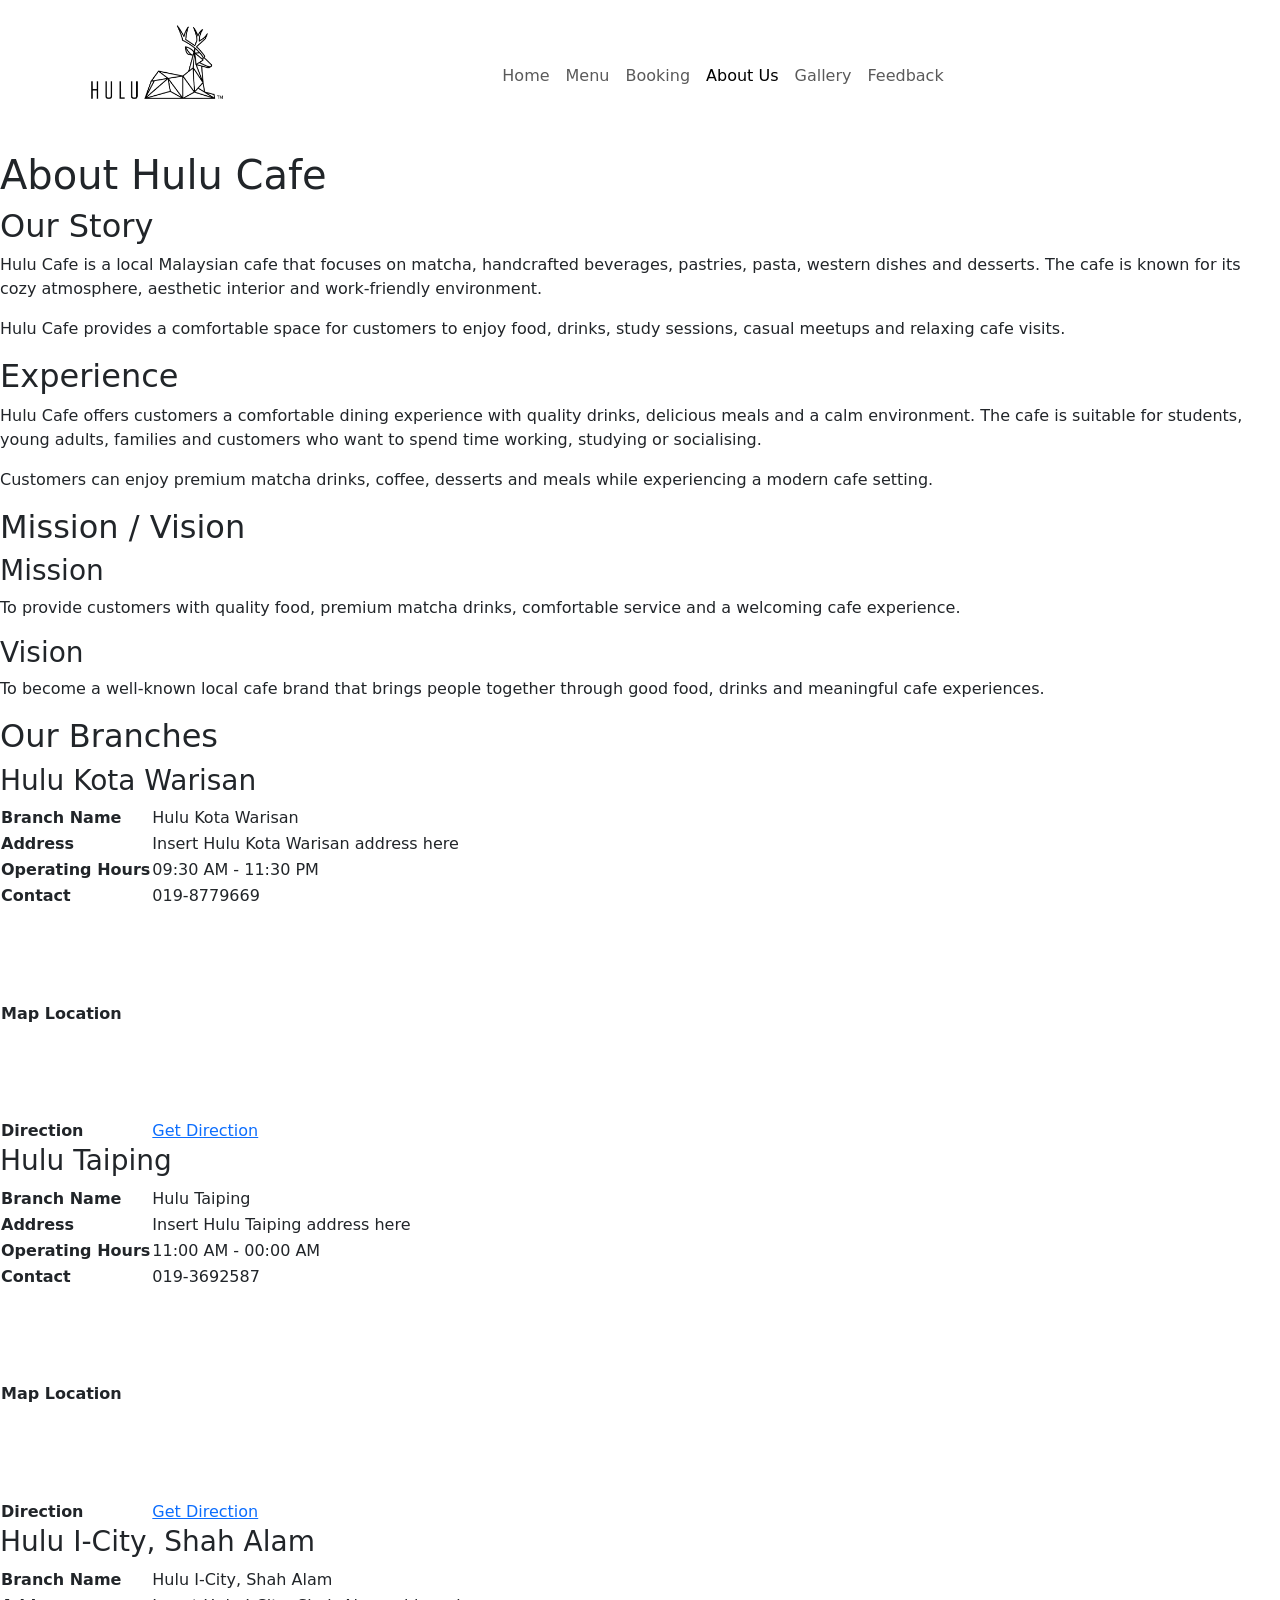
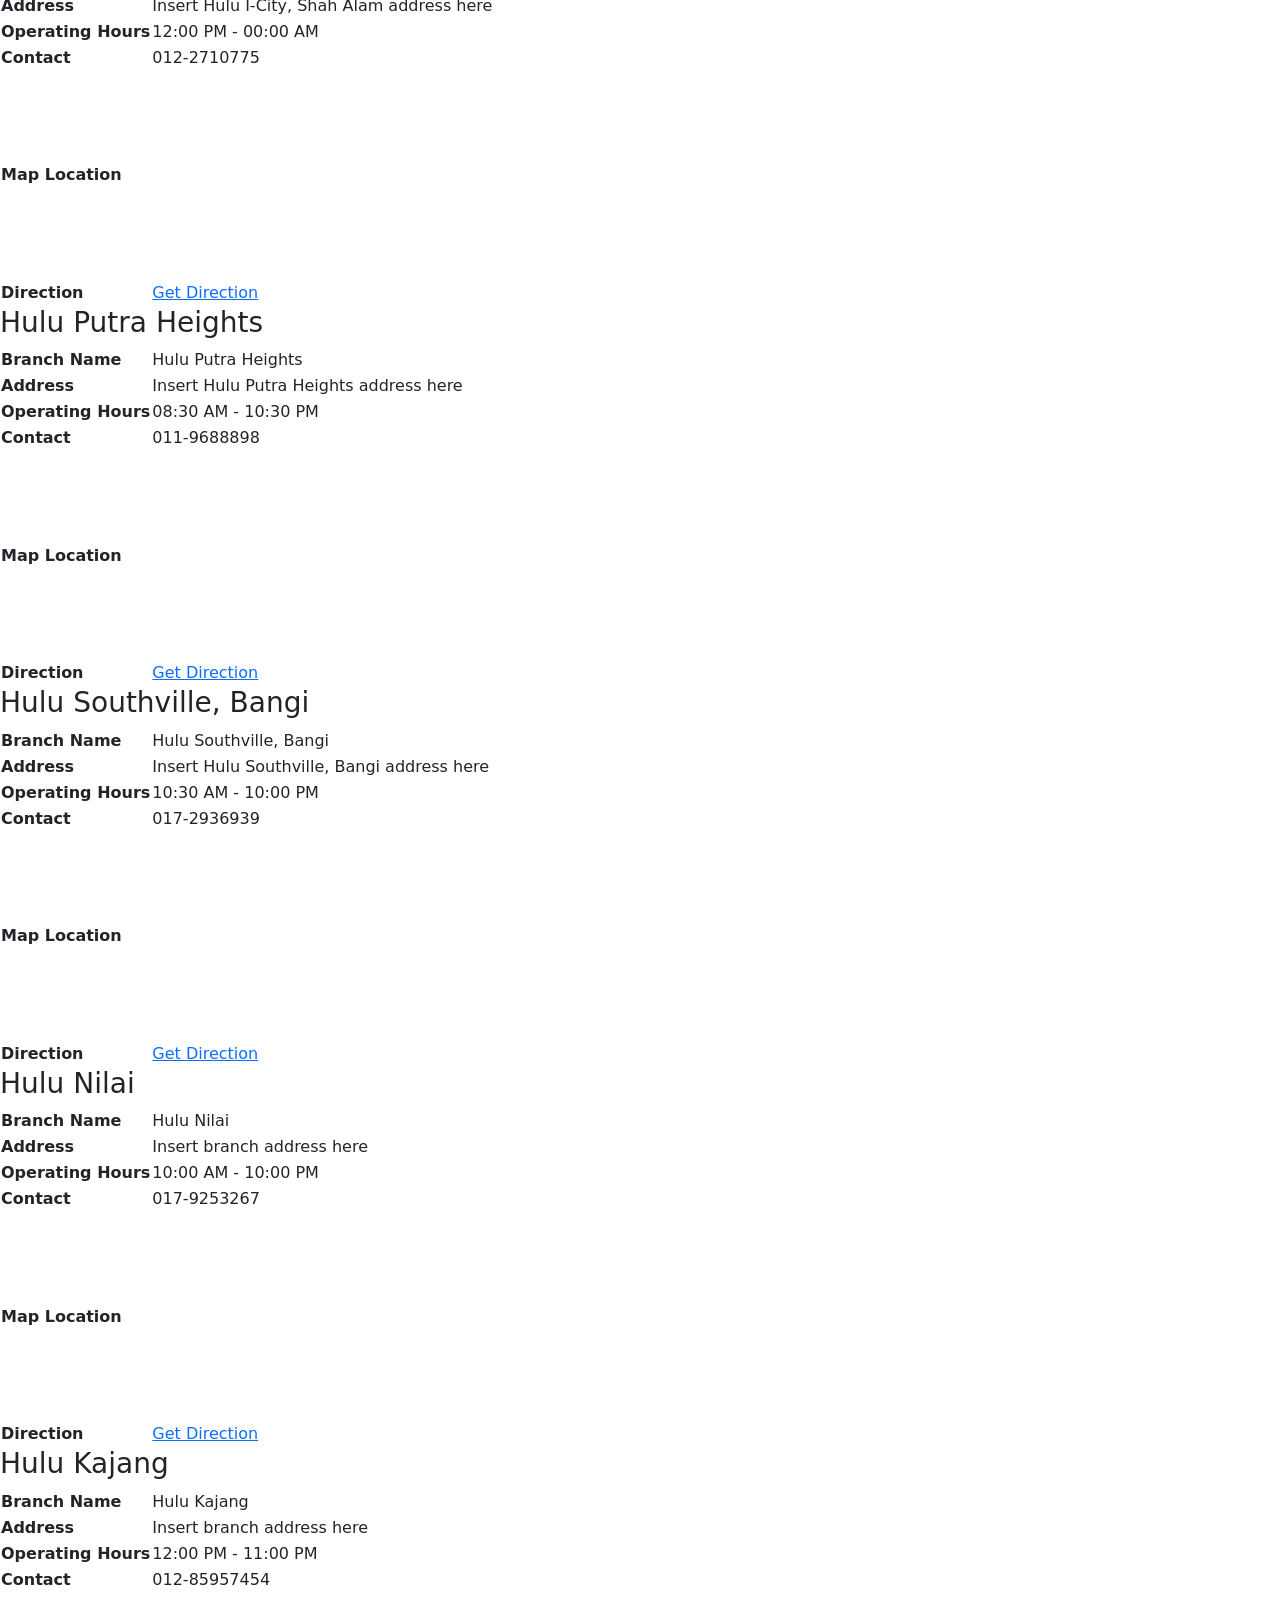
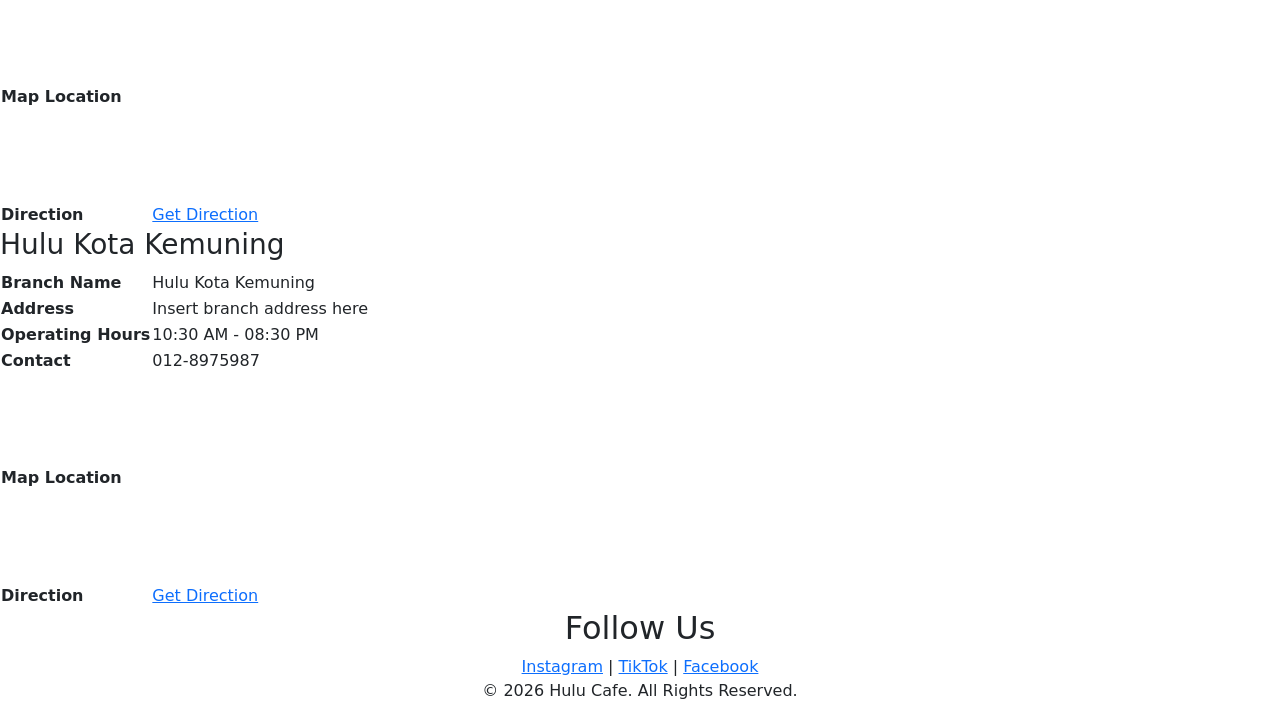
==== about.html @ 9d0341ca "Initial Commit" ====
<!DOCTYPE html>
<html lang="en">

<head>
    <meta charset="UTF-8">
    <meta name="viewport" content="width=device-width, initial-scale=1.0">
    <title>About Us | Hulu Cafe</title>
    <!-- nanti letak logo dekat website tab -->

    <!-- Bootstrap CSS -->
    <!-- KALAU JUMPA ANOTHER BOOTSTRAP CAN REPLACE OR ADD-->
    <link href="https://cdn.jsdelivr.net/npm/bootstrap@5.3.7/dist/css/bootstrap.min.css" rel="stylesheet">

    <!-- NANTI CREATE EXTERNAL CSS FILE -->
</head>

<body>

    <!-- Nav Bar -->
    <header>
        <nav class="navbar navbar-expand-lg">
            <div class="container">

                <!-- Logo Hulu -->
                <a class="navbar-brand" href="index.html">
                    <img src="images/hulu-logo.webp" alt="Hulu Cafe Logo" width="150">
                </a>

                <button class="navbar-toggler" type="button"
                    data-bs-toggle="collapse"
                    data-bs-target="#navbarMenu">
                    <span class="navbar-toggler-icon"></span>
                </button>

                <div class="collapse navbar-collapse" id="navbarMenu">

                    <ul class="navbar-nav mx-auto">

                        <li class="nav-item">
                            <a class="nav-link" href="index.html">Home</a>
                        </li>

                        <li class="nav-item">
                            <a class="nav-link" href="menu.html">Menu</a>
                        </li>

                        <li class="nav-item">
                            <a class="nav-link" href="reservation.html">Booking</a>
                        </li>

                        <li class="nav-item">
                            <a class="nav-link active" href="about.html">About Us</a>
                        </li>

                        <li class="nav-item">
                            <a class="nav-link" href="gallery.html">Gallery</a>
                        </li>

                        <li class="nav-item">
                            <a class="nav-link" href="feedback.html">Feedback</a>
                        </li>

                    </ul>

                </div>
            </div>
        </nav>
    </header>

    <!-- About Us Page Content -->
    <main id="about-page">

        <!-- About Header -->
        <section id="about-intro">
            <h1>About Hulu Cafe</h1>
        </section>

        <!-- About Layout Based on Storyboard -->
        <section id="about-layout">

            <!-- Left Side Content -->
            <section id="about-left-content">

                <!-- Our Story -->
                <section id="our-story" class="about-box">
                    <h2>Our Story</h2>

                    <p>
                        Hulu Cafe is a local Malaysian cafe that focuses on matcha,
                        handcrafted beverages, pastries, pasta, western dishes and desserts.
                        The cafe is known for its cozy atmosphere, aesthetic interior and
                        work-friendly environment.
                    </p>

                    <p>
                        Hulu Cafe provides a comfortable space for customers to enjoy food,
                        drinks, study sessions, casual meetups and relaxing cafe visits.
                    </p>
                </section>

                <!-- Experience -->
                <section id="experience" class="about-box">
                    <h2>Experience</h2>

                    <p>
                        Hulu Cafe offers customers a comfortable dining experience with
                        quality drinks, delicious meals and a calm environment. The cafe is
                        suitable for students, young adults, families and customers who want
                        to spend time working, studying or socialising.
                    </p>

                    <p>
                        Customers can enjoy premium matcha drinks, coffee, desserts and
                        meals while experiencing a modern cafe setting.
                    </p>
                </section>

            </section>

            <!-- Right Side Content -->
            <aside id="mission-vision" class="about-box">
                <h2>Mission / Vision</h2>

                <h3>Mission</h3>
                <p>
                    To provide customers with quality food, premium matcha drinks,
                    comfortable service and a welcoming cafe experience.
                </p>

                <h3>Vision</h3>
                <p>
                    To become a well-known local cafe brand that brings people together
                    through good food, drinks and meaningful cafe experiences.
                </p>
            </aside>

        </section>

        <!-- Branches Section -->
        <section id="branches-section">

            <h2>Our Branches</h2>

            <!-- Branch 1 -->
            <section id="branch-kota-warisan" class="branch-box">
                <h3>Hulu Kota Warisan</h3>

                <table>
                    <tr>
                        <th>Branch Name</th>
                        <td>Hulu Kota Warisan</td>
                    </tr>

                    <tr>
                        <th>Address</th>
                        <td>Insert Hulu Kota Warisan address here</td>
                    </tr>

                    <tr>
                        <th>Operating Hours</th>
                        <td>09:30 AM - 11:30 PM</td>
                    </tr>

                    <tr>
                        <th>Contact</th>
                        <td>019-8779669</td>
                    </tr>

                    <tr>
                        <th>Map Location</th>
                        <td>
                            <iframe
                                src=""
                                width="300"
                                height="200"
                                allowfullscreen=""
                                loading="lazy">
                            </iframe>
                        </td>
                    </tr>

                    <tr>
                        <th>Direction</th>
                        <td>
                            <a href="#" target="_blank">
                                Get Direction
                            </a>
                        </td>
                    </tr>
                </table>
            </section>

            <!-- Branch 2 -->
            <section id="branch-taiping" class="branch-box">
                <h3>Hulu Taiping</h3>

                <table>
                    <tr>
                        <th>Branch Name</th>
                        <td>Hulu Taiping</td>
                    </tr>

                    <tr>
                        <th>Address</th>
                        <td>Insert Hulu Taiping address here</td>
                    </tr>

                    <tr>
                        <th>Operating Hours</th>
                        <td>11:00 AM - 00:00 AM</td>
                    </tr>

                    <tr>
                        <th>Contact</th>
                        <td>019-3692587</td>
                    </tr>

                    <tr>
                        <th>Map Location</th>
                        <td>
                            <iframe
                                src=""
                                width="300"
                                height="200"
                                allowfullscreen=""
                                loading="lazy">
                            </iframe>
                        </td>
                    </tr>

                    <tr>
                        <th>Direction</th>
                        <td>
                            <a href="#" target="_blank">
                                Get Direction
                            </a>
                        </td>
                    </tr>
                </table>
            </section>

            <!-- Branch 3 -->
            <section id="branch-icity" class="branch-box">
                <h3>Hulu I-City, Shah Alam</h3>

                <table>
                    <tr>
                        <th>Branch Name</th>
                        <td>Hulu I-City, Shah Alam</td>
                    </tr>

                    <tr>
                        <th>Address</th>
                        <td>Insert Hulu I-City, Shah Alam address here</td>
                    </tr>

                    <tr>
                        <th>Operating Hours</th>
                        <td>12:00 PM - 00:00 AM</td>
                    </tr>

                    <tr>
                        <th>Contact</th>
                        <td>012-2710775</td>
                    </tr>

                    <tr>
                        <th>Map Location</th>
                        <td>
                            <iframe
                                src=""
                                width="300"
                                height="200"
                                allowfullscreen=""
                                loading="lazy">
                            </iframe>
                        </td>
                    </tr>

                    <tr>
                        <th>Direction</th>
                        <td>
                            <a href="#" target="_blank">
                                Get Direction
                            </a>
                        </td>
                    </tr>
                </table>
            </section>

            <!-- Branch 4 -->
            <section id="branch-putra-heights" class="branch-box">
                <h3>Hulu Putra Heights</h3>

                <table>
                    <tr>
                        <th>Branch Name</th>
                        <td>Hulu Putra Heights</td>
                    </tr>

                    <tr>
                        <th>Address</th>
                        <td>Insert Hulu Putra Heights address here</td>
                    </tr>

                    <tr>
                        <th>Operating Hours</th>
                        <td>08:30 AM - 10:30 PM</td>
                    </tr>

                    <tr>
                        <th>Contact</th>
                        <td>011-9688898</td>
                    </tr>

                    <tr>
                        <th>Map Location</th>
                        <td>
                            <iframe
                                src=""
                                width="300"
                                height="200"
                                allowfullscreen=""
                                loading="lazy">
                            </iframe>
                        </td>
                    </tr>

                    <tr>
                        <th>Direction</th>
                        <td>
                            <a href="#" target="_blank">
                                Get Direction
                            </a>
                        </td>
                    </tr>
                </table>
            </section>

            <!-- Branch 5 -->
            <section id="branch-southville" class="branch-box">
                <h3>Hulu Southville, Bangi</h3>

                <table>
                    <tr>
                        <th>Branch Name</th>
                        <td>Hulu Southville, Bangi</td>
                    </tr>

                    <tr>
                        <th>Address</th>
                        <td>Insert Hulu Southville, Bangi address here</td>
                    </tr>

                    <tr>
                        <th>Operating Hours</th>
                        <td>10:30 AM - 10:00 PM</td>
                    </tr>

                    <tr>
                        <th>Contact</th>
                        <td>017-2936939</td>
                    </tr>

                    <tr>
                        <th>Map Location</th>
                        <td>
                            <iframe
                                src=""
                                width="300"
                                height="200"
                                allowfullscreen=""
                                loading="lazy">
                            </iframe>
                        </td>
                    </tr>

                    <tr>
                        <th>Direction</th>
                        <td>
                            <a href="#" target="_blank">
                                Get Direction
                            </a>
                        </td>
                    </tr>
                </table>
            </section>

            <!-- Branch 6 -->
            <section id="branch-nilai" class="branch-box">
                <h3>Hulu Nilai</h3>

                <table>
                    <tr>
                        <th>Branch Name</th>
                        <td>Hulu Nilai</td>
                    </tr>

                    <tr>
                        <th>Address</th>
                        <td>Insert branch address here</td>
                    </tr>

                    <tr>
                        <th>Operating Hours</th>
                        <td>10:00 AM - 10:00 PM</td>
                    </tr>

                    <tr>
                        <th>Contact</th>
                        <td>017-9253267</td>
                    </tr>

                    <tr>
                        <th>Map Location</th>
                        <td>
                            <iframe
                                src=""
                                width="300"
                                height="200"
                                allowfullscreen=""
                                loading="lazy">
                            </iframe>
                        </td>
                    </tr>

                    <tr>
                        <th>Direction</th>
                        <td>
                            <a href="#" target="_blank">
                                Get Direction
                            </a>
                        </td>
                    </tr>
                </table>
            </section>

            <!-- Branch 7 -->
            <section id="branch-kajang" class="branch-box">
                <h3>Hulu Kajang</h3>

                <table>
                    <tr>
                        <th>Branch Name</th>
                        <td>Hulu Kajang</td>
                    </tr>

                    <tr>
                        <th>Address</th>
                        <td>Insert branch address here</td>
                    </tr>

                    <tr>
                        <th>Operating Hours</th>
                        <td>12:00 PM - 11:00 PM</td>
                    </tr>

                    <tr>
                        <th>Contact</th>
                        <td>012-85957454</td>
                    </tr>

                    <tr>
                        <th>Map Location</th>
                        <td>
                            <iframe
                                src=""
                                width="300"
                                height="200"
                                allowfullscreen=""
                                loading="lazy">
                            </iframe>
                        </td>
                    </tr>

                    <tr>
                        <th>Direction</th>
                        <td>
                            <a href="#" target="_blank">
                                Get Direction
                            </a>
                        </td>
                    </tr>
                </table>
            </section>

            <!-- Branch 8 -->
            <section id="branch-kota-kemuning" class="branch-box">
                <h3>Hulu Kota Kemuning</h3>

                <table>
                    <tr>
                        <th>Branch Name</th>
                        <td>Hulu Kota Kemuning</td>
                    </tr>

                    <tr>
                        <th>Address</th>
                        <td>Insert branch address here</td>
                    </tr>

                    <tr>
                        <th>Operating Hours</th>
                        <td>10:30 AM - 08:30 PM</td>
                    </tr>

                    <tr>
                        <th>Contact</th>
                        <td>012-8975987</td>
                    </tr>

                    <tr>
                        <th>Map Location</th>
                        <td>
                            <iframe
                                src=""
                                width="300"
                                height="200"
                                allowfullscreen=""
                                loading="lazy">
                            </iframe>
                        </td>
                    </tr>

                    <tr>
                        <th>Direction</th>
                        <td>
                            <a href="#" target="_blank">
                                Get Direction
                            </a>
                        </td>
                    </tr>
                </table>
            </section>

        </section>

    </main>

    <!-- Social Media -->
    <!-- NANTI TUKAR THE TEXT INTO ICONS -->
    <section id="social-media">
        <div class="container text-center">
            <h2>Follow Us</h2>
            <a href="https://www.instagram.com/hulu.cafe?igsh=eWtpYXlsdXlkNWw0">Instagram</a> |
            <a href="https://www.tiktok.com/@hulucafe?_r=1&_t=ZS-97VaHqR7eXw">TikTok</a> |
            <a href="https://www.facebook.com/share/1L4NBa9q2Z/">Facebook</a>
        </div>
    </section>

    <!-- Footer -->
    <footer>
        <div class="container text-center">
            <p>
                © 2026 Hulu Cafe. All Rights Reserved.
            </p>
        </div>
    </footer>

</body>

</html>
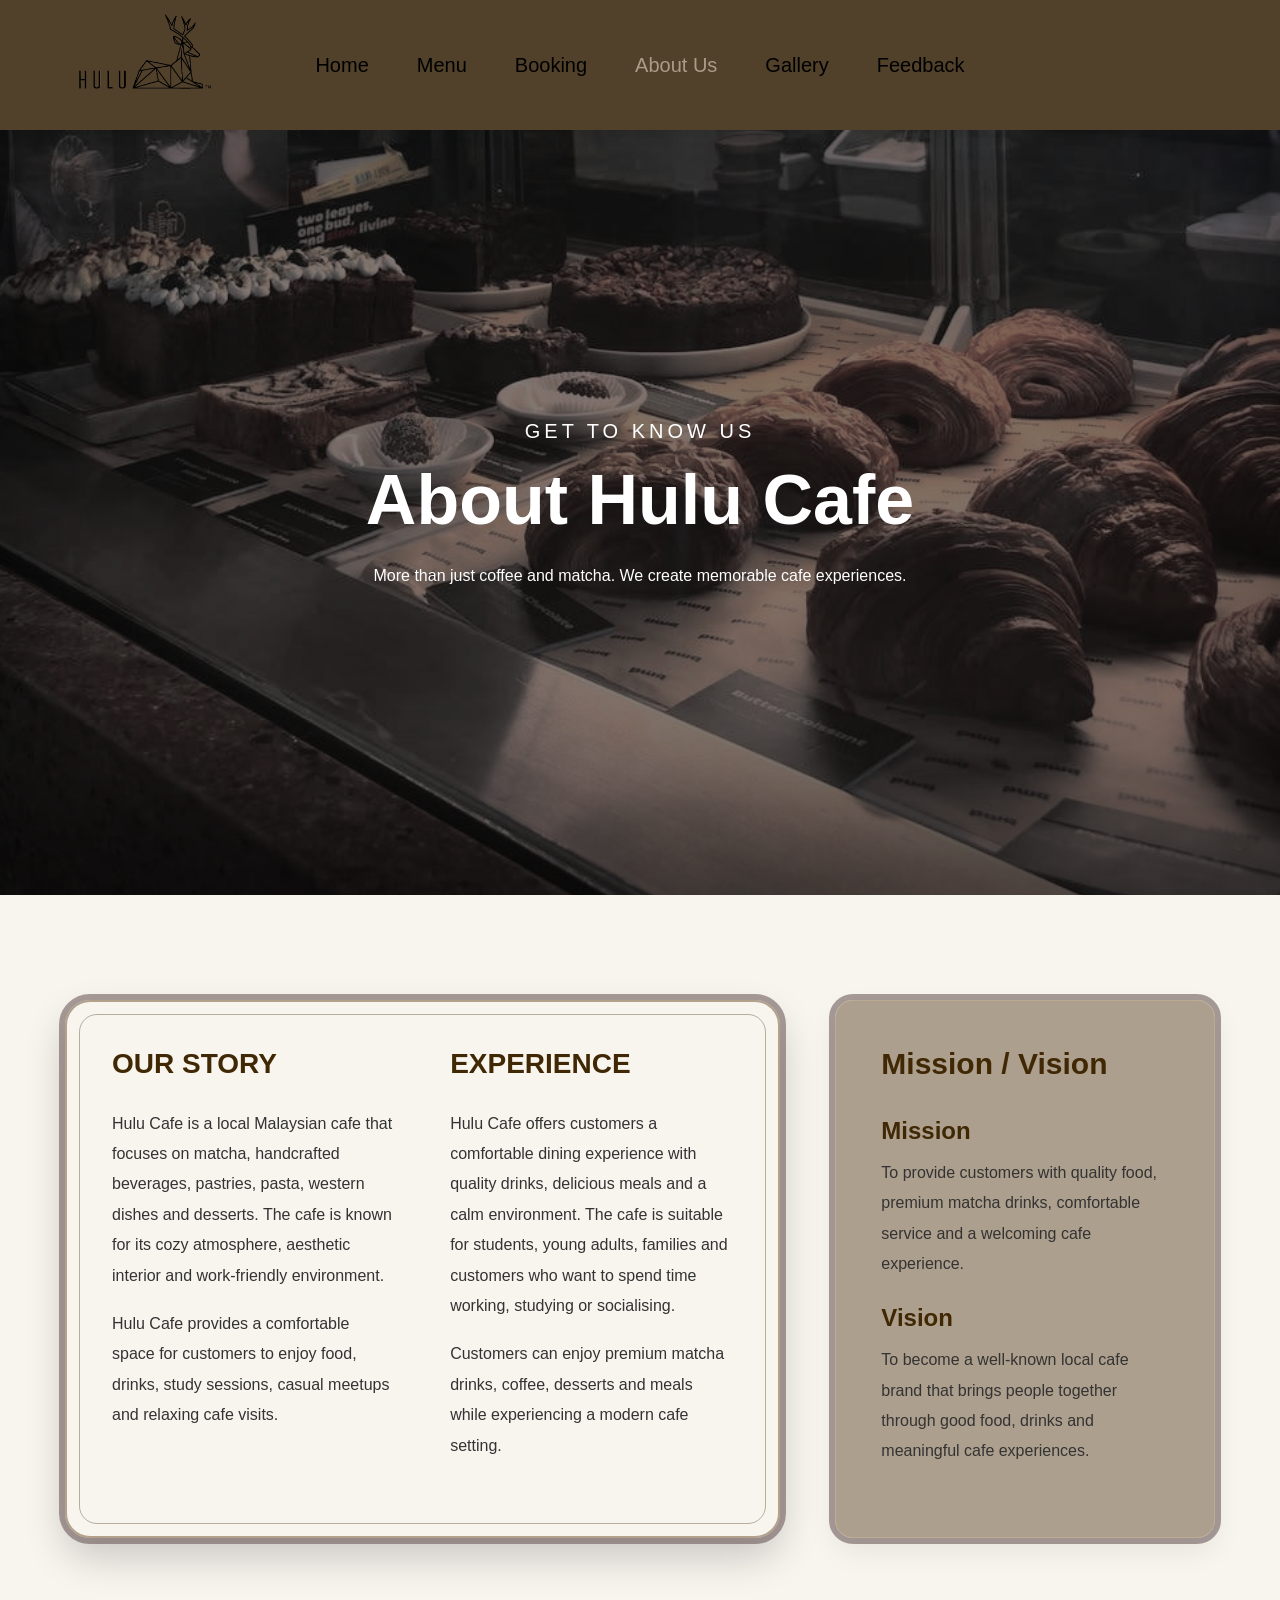
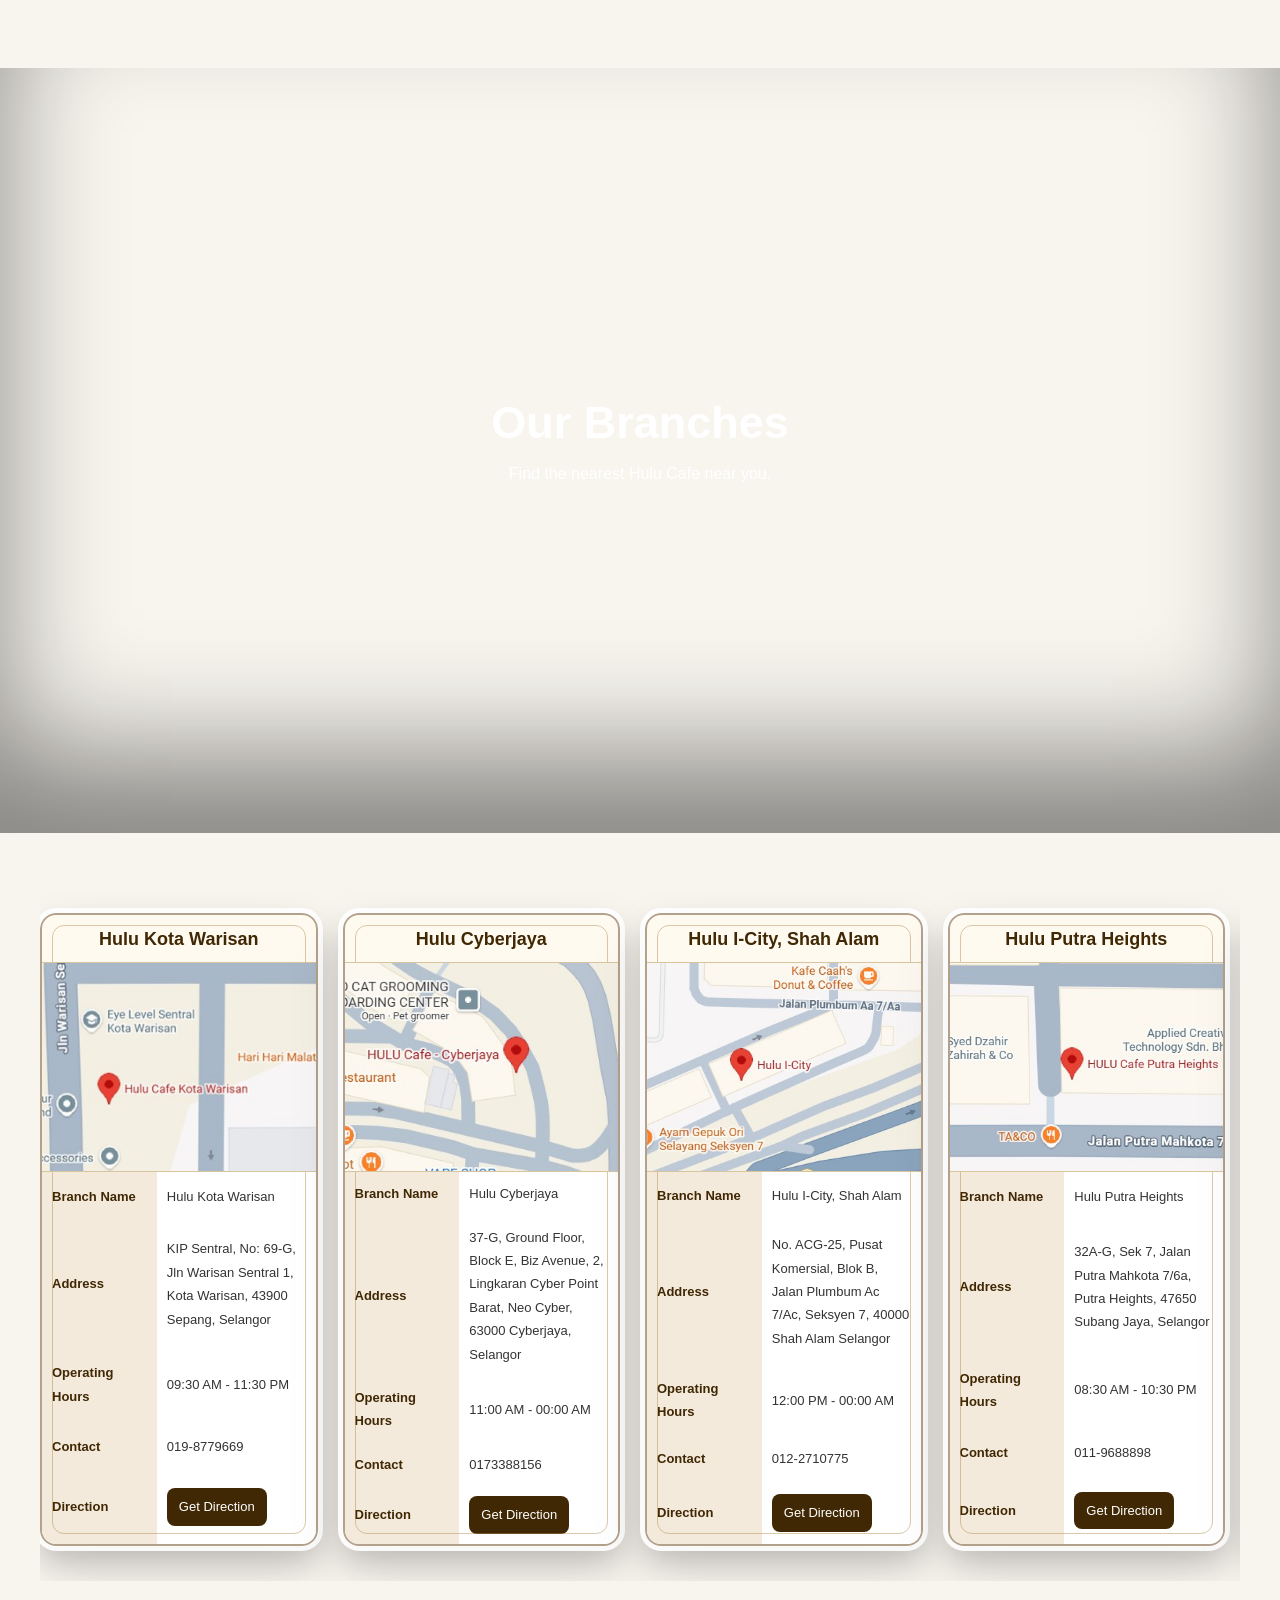
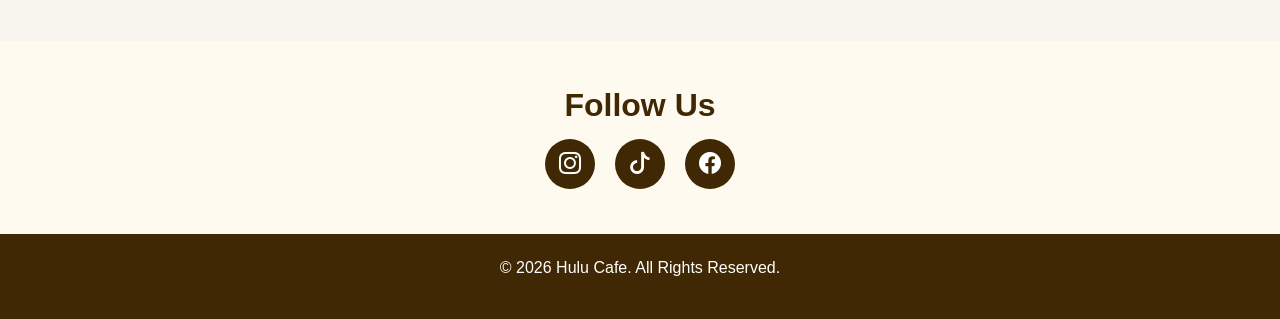
==== commit 83187987: "done my part" ====
--- a/about.html
+++ b/about.html
@@ -8,10 +8,10 @@
     <!-- nanti letak logo dekat website tab -->
 
     <!-- Bootstrap CSS -->
-    <!-- KALAU JUMPA ANOTHER BOOTSTRAP CAN REPLACE OR ADD-->
     <link href="https://cdn.jsdelivr.net/npm/bootstrap@5.3.7/dist/css/bootstrap.min.css" rel="stylesheet">
-
-    <!-- NANTI CREATE EXTERNAL CSS FILE -->
+    <link rel="stylesheet" href="css/about.css">
+    <link rel="stylesheet" href="https://cdn.jsdelivr.net/npm/bootstrap-icons@1.11.3/font/bootstrap-icons.min.css">
+
 </head>
 
 <body>
@@ -70,9 +70,21 @@
     <!-- About Us Page Content -->
     <main id="about-page">
 
+        <section id="about-hero">
+
+    <div class="hero-overlay">
+
+        <h5>GET TO KNOW US</h5>
+        <h1>About Hulu Cafe</h1>
+        <p>More than just coffee and matcha. We create memorable cafe experiences.</p>
+
+    </div>
+
+</section>
+
         <!-- About Header -->
         <section id="about-intro">
-            <h1>About Hulu Cafe</h1>
+            
         </section>
 
         <!-- About Layout Based on Storyboard -->
@@ -136,415 +148,350 @@
 
         </section>
 
+        <section id="branch-banner">
+
+    <div class="branch-overlay">
+
+        <h2>Our Branches</h2>
+        <p>Find the nearest Hulu Cafe near you.</p>
+
+    </div>
+
+</section>
+
         <!-- Branches Section -->
         <section id="branches-section">
 
-            <h2>Our Branches</h2>
-
-            <!-- Branch 1 -->
-            <section id="branch-kota-warisan" class="branch-box">
-                <h3>Hulu Kota Warisan</h3>
-
-                <table>
-                    <tr>
-                        <th>Branch Name</th>
-                        <td>Hulu Kota Warisan</td>
-                    </tr>
-
-                    <tr>
-                        <th>Address</th>
-                        <td>Insert Hulu Kota Warisan address here</td>
-                    </tr>
-
-                    <tr>
-                        <th>Operating Hours</th>
-                        <td>09:30 AM - 11:30 PM</td>
-                    </tr>
-
-                    <tr>
-                        <th>Contact</th>
-                        <td>019-8779669</td>
-                    </tr>
-
-                    <tr>
-                        <th>Map Location</th>
-                        <td>
-                            <iframe
-                                src=""
-                                width="300"
-                                height="200"
-                                allowfullscreen=""
-                                loading="lazy">
-                            </iframe>
-                        </td>
-                    </tr>
-
-                    <tr>
-                        <th>Direction</th>
-                        <td>
-                            <a href="#" target="_blank">
-                                Get Direction
-                            </a>
-                        </td>
-                    </tr>
-                </table>
-            </section>
-
-            <!-- Branch 2 -->
-            <section id="branch-taiping" class="branch-box">
-                <h3>Hulu Taiping</h3>
-
-                <table>
-                    <tr>
-                        <th>Branch Name</th>
-                        <td>Hulu Taiping</td>
-                    </tr>
-
-                    <tr>
-                        <th>Address</th>
-                        <td>Insert Hulu Taiping address here</td>
-                    </tr>
-
-                    <tr>
-                        <th>Operating Hours</th>
-                        <td>11:00 AM - 00:00 AM</td>
-                    </tr>
-
-                    <tr>
-                        <th>Contact</th>
-                        <td>019-3692587</td>
-                    </tr>
-
-                    <tr>
-                        <th>Map Location</th>
-                        <td>
-                            <iframe
-                                src=""
-                                width="300"
-                                height="200"
-                                allowfullscreen=""
-                                loading="lazy">
-                            </iframe>
-                        </td>
-                    </tr>
-
-                    <tr>
-                        <th>Direction</th>
-                        <td>
-                            <a href="#" target="_blank">
-                                Get Direction
-                            </a>
-                        </td>
-                    </tr>
-                </table>
-            </section>
-
-            <!-- Branch 3 -->
-            <section id="branch-icity" class="branch-box">
-                <h3>Hulu I-City, Shah Alam</h3>
-
-                <table>
-                    <tr>
-                        <th>Branch Name</th>
-                        <td>Hulu I-City, Shah Alam</td>
-                    </tr>
-
-                    <tr>
-                        <th>Address</th>
-                        <td>Insert Hulu I-City, Shah Alam address here</td>
-                    </tr>
-
-                    <tr>
-                        <th>Operating Hours</th>
-                        <td>12:00 PM - 00:00 AM</td>
-                    </tr>
-
-                    <tr>
-                        <th>Contact</th>
-                        <td>012-2710775</td>
-                    </tr>
-
-                    <tr>
-                        <th>Map Location</th>
-                        <td>
-                            <iframe
-                                src=""
-                                width="300"
-                                height="200"
-                                allowfullscreen=""
-                                loading="lazy">
-                            </iframe>
-                        </td>
-                    </tr>
-
-                    <tr>
-                        <th>Direction</th>
-                        <td>
-                            <a href="#" target="_blank">
-                                Get Direction
-                            </a>
-                        </td>
-                    </tr>
-                </table>
-            </section>
-
-            <!-- Branch 4 -->
-            <section id="branch-putra-heights" class="branch-box">
-                <h3>Hulu Putra Heights</h3>
-
-                <table>
-                    <tr>
-                        <th>Branch Name</th>
-                        <td>Hulu Putra Heights</td>
-                    </tr>
-
-                    <tr>
-                        <th>Address</th>
-                        <td>Insert Hulu Putra Heights address here</td>
-                    </tr>
-
-                    <tr>
-                        <th>Operating Hours</th>
-                        <td>08:30 AM - 10:30 PM</td>
-                    </tr>
-
-                    <tr>
-                        <th>Contact</th>
-                        <td>011-9688898</td>
-                    </tr>
-
-                    <tr>
-                        <th>Map Location</th>
-                        <td>
-                            <iframe
-                                src=""
-                                width="300"
-                                height="200"
-                                allowfullscreen=""
-                                loading="lazy">
-                            </iframe>
-                        </td>
-                    </tr>
-
-                    <tr>
-                        <th>Direction</th>
-                        <td>
-                            <a href="#" target="_blank">
-                                Get Direction
-                            </a>
-                        </td>
-                    </tr>
-                </table>
-            </section>
-
-            <!-- Branch 5 -->
-            <section id="branch-southville" class="branch-box">
-                <h3>Hulu Southville, Bangi</h3>
-
-                <table>
-                    <tr>
-                        <th>Branch Name</th>
-                        <td>Hulu Southville, Bangi</td>
-                    </tr>
-
-                    <tr>
-                        <th>Address</th>
-                        <td>Insert Hulu Southville, Bangi address here</td>
-                    </tr>
-
-                    <tr>
-                        <th>Operating Hours</th>
-                        <td>10:30 AM - 10:00 PM</td>
-                    </tr>
-
-                    <tr>
-                        <th>Contact</th>
-                        <td>017-2936939</td>
-                    </tr>
-
-                    <tr>
-                        <th>Map Location</th>
-                        <td>
-                            <iframe
-                                src=""
-                                width="300"
-                                height="200"
-                                allowfullscreen=""
-                                loading="lazy">
-                            </iframe>
-                        </td>
-                    </tr>
-
-                    <tr>
-                        <th>Direction</th>
-                        <td>
-                            <a href="#" target="_blank">
-                                Get Direction
-                            </a>
-                        </td>
-                    </tr>
-                </table>
-            </section>
-
-            <!-- Branch 6 -->
-            <section id="branch-nilai" class="branch-box">
-                <h3>Hulu Nilai</h3>
-
-                <table>
-                    <tr>
-                        <th>Branch Name</th>
-                        <td>Hulu Nilai</td>
-                    </tr>
-
-                    <tr>
-                        <th>Address</th>
-                        <td>Insert branch address here</td>
-                    </tr>
-
-                    <tr>
-                        <th>Operating Hours</th>
-                        <td>10:00 AM - 10:00 PM</td>
-                    </tr>
-
-                    <tr>
-                        <th>Contact</th>
-                        <td>017-9253267</td>
-                    </tr>
-
-                    <tr>
-                        <th>Map Location</th>
-                        <td>
-                            <iframe
-                                src=""
-                                width="300"
-                                height="200"
-                                allowfullscreen=""
-                                loading="lazy">
-                            </iframe>
-                        </td>
-                    </tr>
-
-                    <tr>
-                        <th>Direction</th>
-                        <td>
-                            <a href="#" target="_blank">
-                                Get Direction
-                            </a>
-                        </td>
-                    </tr>
-                </table>
-            </section>
-
-            <!-- Branch 7 -->
-            <section id="branch-kajang" class="branch-box">
-                <h3>Hulu Kajang</h3>
-
-                <table>
-                    <tr>
-                        <th>Branch Name</th>
-                        <td>Hulu Kajang</td>
-                    </tr>
-
-                    <tr>
-                        <th>Address</th>
-                        <td>Insert branch address here</td>
-                    </tr>
-
-                    <tr>
-                        <th>Operating Hours</th>
-                        <td>12:00 PM - 11:00 PM</td>
-                    </tr>
-
-                    <tr>
-                        <th>Contact</th>
-                        <td>012-85957454</td>
-                    </tr>
-
-                    <tr>
-                        <th>Map Location</th>
-                        <td>
-                            <iframe
-                                src=""
-                                width="300"
-                                height="200"
-                                allowfullscreen=""
-                                loading="lazy">
-                            </iframe>
-                        </td>
-                    </tr>
-
-                    <tr>
-                        <th>Direction</th>
-                        <td>
-                            <a href="#" target="_blank">
-                                Get Direction
-                            </a>
-                        </td>
-                    </tr>
-                </table>
-            </section>
-
-            <!-- Branch 8 -->
-            <section id="branch-kota-kemuning" class="branch-box">
-                <h3>Hulu Kota Kemuning</h3>
-
-                <table>
-                    <tr>
-                        <th>Branch Name</th>
-                        <td>Hulu Kota Kemuning</td>
-                    </tr>
-
-                    <tr>
-                        <th>Address</th>
-                        <td>Insert branch address here</td>
-                    </tr>
-
-                    <tr>
-                        <th>Operating Hours</th>
-                        <td>10:30 AM - 08:30 PM</td>
-                    </tr>
-
-                    <tr>
-                        <th>Contact</th>
-                        <td>012-8975987</td>
-                    </tr>
-
-                    <tr>
-                        <th>Map Location</th>
-                        <td>
-                            <iframe
-                                src=""
-                                width="300"
-                                height="200"
-                                allowfullscreen=""
-                                loading="lazy">
-                            </iframe>
-                        </td>
-                    </tr>
-
-                    <tr>
-                        <th>Direction</th>
-                        <td>
-                            <a href="#" target="_blank">
-                                Get Direction
-                            </a>
-                        </td>
-                    </tr>
-                </table>
-            </section>
-
+
+            <div class="branch-slider">
+
+                <!-- Branch 1 -->
+                <section id="branch-kota-warisan" class="branch-box">
+                    <h3>Hulu Kota Warisan</h3>
+
+                    <a class="map-link" href="https://maps.app.goo.gl/Uaa6wXT42sdZxNoR9" target="_blank">
+                       <img src="images/Wimage/kota-warisan.jpg" alt="Hulu Cafe Kota Warisan">
+                    </a>
+
+                    <table>
+                        <tr>
+                            <th>Branch Name</th>
+                            <td>Hulu Kota Warisan</td>
+                        </tr>
+
+                        <tr>
+                            <th>Address</th>
+                            <td>KIP Sentral, No: 69-G, Jln Warisan Sentral 1, Kota Warisan, 43900 Sepang, Selangor</td>
+                        </tr>
+
+                        <tr>
+                            <th>Operating Hours</th>
+                            <td>09:30 AM - 11:30 PM</td>
+                        </tr>
+
+                        <tr>
+                            <th>Contact</th>
+                            <td>019-8779669</td>
+                        </tr>
+
+                        <tr class="direction-row">
+                            <th>Direction</th>
+                            <td>
+                                <a href="https://maps.app.goo.gl/Uaa6wXT42sdZxNoR9" target="_blank">Get Direction</a>
+                            </td>
+                        </tr>
+                    </table>
+                </section>
+                
+
+                <!-- Branch 2 -->
+                <section id="branch-cybejaya" class="branch-box">
+                    <h3>Hulu Cyberjaya</h3>
+
+                    <a class="map-link" href="https://maps.app.goo.gl/5iuWCEqDMfWbFvSe6" target="_blank">
+                    <img src="images/Wimage/cyberjaya.jpg" alt="Hulu Cyberjaya">
+                    </a>
+
+                    <table>
+                        <tr>
+                            <th>Branch Name</th>
+                            <td>Hulu Cyberjaya</td>
+                        </tr>
+
+                        <tr>
+                            <th>Address</th>
+                            <td>37-G, Ground Floor, Block E, Biz Avenue, 2, Lingkaran Cyber Point Barat, Neo Cyber, 63000 Cyberjaya, Selangor</td>
+                        </tr>
+
+                        <tr>
+                            <th>Operating Hours</th>
+                            <td>11:00 AM - 00:00 AM</td>
+                        </tr>
+
+                        <tr>
+                            <th>Contact</th>
+                            <td>0173388156</td>
+                        </tr>
+
+                        <tr>
+                            <th>Direction</th>
+                            <td>
+                                <a href="https://maps.app.goo.gl/5iuWCEqDMfWbFvSe6" target="_blank">Get Direction</a>
+                            </td>
+                        </tr>
+                    </table>
+                </section>
+
+                <!-- Branch 3 -->
+                <section id="branch-icity" class="branch-box">
+                    <h3>Hulu I-City, Shah Alam</h3>
+
+                    <a class="map-link" href="https://maps.app.goo.gl/VcUYDGg6wGWBW29w8" target="_blank">
+                    <img src="images/Wimage/icity-SA.jpg" alt="Hulu I-City, Shah Alam ">
+                    </a>
+
+                    <table>
+                        <tr>
+                            <th>Branch Name</th>
+                            <td>Hulu I-City, Shah Alam</td>
+                        </tr>
+
+                        <tr>
+                            <th>Address</th>
+                            <td>No. ACG-25, Pusat Komersial, Blok B, Jalan Plumbum Ac 7/Ac, Seksyen 7, 40000 Shah Alam Selangor
+                           </td>
+                        </tr>
+
+                        <tr>
+                            <th>Operating Hours</th>
+                            <td>12:00 PM - 00:00 AM</td>
+                        </tr>
+
+                        <tr>
+                            <th>Contact</th>
+                            <td>012-2710775</td>
+                        </tr>
+
+                        <tr>
+                            <th>Direction</th>
+                            <td>
+                                <a href="https://maps.app.goo.gl/VcUYDGg6wGWBW29w8" target="_blank">Get Direction</a>
+                            </td>
+                        </tr>
+                    </table>
+                </section>
+
+                <!-- Branch 4 -->
+                <section id="branch-putra-heights" class="branch-box">
+                    <h3>Hulu Putra Heights</h3>
+
+                    <a class="map-link" href="https://maps.app.goo.gl/DpzR85aq7pxbTs3E7 " target="_blank">
+                    <img src="images/Wimage/putra-heights.jpg" alt="Hulu Putra Heights">
+                    </a>
+
+                    <table>
+                        <tr>
+                            <th>Branch Name</th>
+                            <td>Hulu Putra Heights</td>
+                        </tr>
+
+                        <tr>
+                            <th>Address</th>
+                            <td>32A-G, Sek 7, Jalan Putra Mahkota 7/6a, Putra Heights, 47650 Subang Jaya, Selangor</td>
+                        </tr>
+
+                        <tr>
+                            <th>Operating Hours</th>
+                            <td>08:30 AM - 10:30 PM</td>
+                        </tr>
+
+                        <tr>
+                            <th>Contact</th>
+                            <td>011-9688898</td>
+                        </tr>
+
+                        <tr>
+                            <th>Direction</th>
+                            <td>
+                                <a href="https://maps.app.goo.gl/DpzR85aq7pxbTs3E7" target="_blank">Get Direction</a>
+                            </td>
+                        </tr>
+                    </table>
+                </section>
+
+                <!-- Branch 5 -->
+                <section id="branch-southville" class="branch-box">
+                    <h3>Hulu Southville, Bangi</h3>
+
+                    <a class="map-link" href="https://maps.app.goo.gl/PzyHW9ZYgcj3ZTBV6" target="_blank">
+                    <img src="images/Wimage/bangi.jpg" alt="Hulu cafe Bangi">
+                    </a>
+
+                    <table>
+                        <tr>
+                            <th>Branch Name</th>
+                            <td>Hulu Southville, Bangi</td>
+                        </tr>
+
+                        <tr>
+                            <th>Address</th>
+                            <td>15, Jalan Seri Putra 1/5 Bandar Seri Putra Bangi, Bangi, 43000 Kajang, Selangor</td>
+                        </tr>
+
+                        <tr>
+                            <th>Operating Hours</th>
+                            <td>2:00 PM - 10:00 PM</td>
+                        </tr>
+
+                        <tr>
+                            <th>Contact</th>
+                            <td>017-2936939</td>
+                        </tr>
+
+                        <tr>
+                            <th>Direction</th>
+                            <td>
+                                <a href="https://maps.app.goo.gl/PzyHW9ZYgcj3ZTBV6" target="_blank">Get Direction</a>
+                            </td>
+                        </tr>
+                    </table>
+                </section>
+
+                <!-- Branch 6 -->
+                <section id="branch-nilai" class="branch-box">
+                    <h3>Hulu Nilai</h3>
+
+                    <a class="map-link" href="https://maps.app.goo.gl/MQf7vgEawij6xNPE8" target="_blank">
+                    <img src="images/Wimage/nilai.jpg" alt="Hulu Nilai">
+                    </a>
+
+                    <table>
+                        <tr>
+                            <th>Branch Name</th>
+                            <td>Hulu Nilai</td>
+                        </tr>
+
+                        <tr>
+                            <th>Address</th>
+                            <td>50, Jalan Ilmu 3, Bandar Baru Nilai, 71800 Nilai, Negeri Sembilan</td>
+                        </tr>
+
+                        <tr>
+                            <th>Operating Hours</th>
+                            <td>10:00 AM - 10:00 PM</td>
+                        </tr>
+
+                        <tr>
+                            <th>Contact</th>
+                            <td>017-9253267</td>
+                        </tr>
+
+                        <tr>
+                            <th>Direction</th>
+                            <td>
+                                <a href="https://maps.app.goo.gl/MQf7vgEawij6xNPE8" target="_blank">Get Direction</a>
+                            </td>
+                        </tr>
+                    </table>
+                </section>
+
+                <!-- Branch 7 -->
+                <section id="branch-kajang" class="branch-box">
+                    <h3>Hulu Kajang</h3>
+
+                    <a class="map-link" href="https://maps.app.goo.gl/k8wdbXAKk5N9M6fX9" target="_blank">
+                    <img src="images/Wimage/kajang.jpg" alt="Hulu cafe Kajang">
+                    </a>
+
+                    <table>
+                        <tr>
+                            <th>Branch Name</th>
+                            <td>Hulu Kajang</td>
+                        </tr>
+
+                        <tr>
+                            <th>Address</th>
+                            <td>E-21-GA, Jalan Prima Saujana 2/D, Taman Prima Saujana, 43000 Kajang, Selangor</td>
+                        </tr>
+
+                        <tr>
+                            <th>Operating Hours</th>
+                            <td>12:00 PM - 11:00 PM</td>
+                        </tr>
+
+                        <tr>
+                            <th>Contact</th>
+                            <td>012-85957454</td>
+                        </tr>
+
+                        <tr>
+                            <th>Direction</th>
+                            <td>
+                                <a href="https://maps.app.goo.gl/k8wdbXAKk5N9M6fX9" target="_blank">Get Direction</a>
+                            </td>
+                        </tr>
+                    </table>
+                </section>
+
+                <!-- Branch 8 -->
+                <section id="branch-kota-kemuning" class="branch-box">
+                    <h3>Hulu Kota Kemuning</h3>
+
+                    <a class="map-link" href="https://maps.app.goo.gl/u1H9Ad47sFEJvY9t9" target="_blank">
+                    <img src="images/Wimage/kota-kemuning.jpg" alt="Hulu Kota Kemuning">
+                    </a>
+
+                    <table>
+                        <tr>
+                            <th>Branch Name</th>
+                            <td>Hulu Kota Kemuning</td>
+                        </tr>
+
+                        <tr>
+                            <th>Address</th>
+                            <td>5-34, Sinaran Satu Business Park, Persiaran Anggerik Vanilla, Kota Kemuning, 40460 Shah Alam, Selangor</td>
+                        </tr>
+
+                        <tr>
+                            <th>Operating Hours</th>
+                            <td>10:30 AM - 08:30 PM</td>
+                        </tr>
+
+                        <tr>
+                            <th>Contact</th>
+                            <td>012-8975987</td>
+                        </tr>
+
+                        <tr>
+                            <th>Direction</th>
+                            <td>
+                                <a href="https://maps.app.goo.gl/u1H9Ad47sFEJvY9t9" target="_blank">Get Direction</a>
+                            </td>
+                        </tr>
+                    </table>
+                </section>
+
+            </div>
         </section>
 
     </main>
 
     <!-- Social Media -->
-    <!-- NANTI TUKAR THE TEXT INTO ICONS -->
+    
     <section id="social-media">
         <div class="container text-center">
             <h2>Follow Us</h2>
-            <a href="https://www.instagram.com/hulu.cafe?igsh=eWtpYXlsdXlkNWw0">Instagram</a> |
-            <a href="https://www.tiktok.com/@hulucafe?_r=1&_t=ZS-97VaHqR7eXw">TikTok</a> |
-            <a href="https://www.facebook.com/share/1L4NBa9q2Z/">Facebook</a>
+                <a href="https://www.instagram.com/..." target="_blank">
+                   <i class="bi bi-instagram"></i>
+                </a>
+
+                <a href="https://www.tiktok.com/..." target="_blank">
+                    <i class="bi bi-tiktok"></i>
+                </a>
+
+                <a href="https://www.facebook.com/..." target="_blank">
+                    <i class="bi bi-facebook"></i>
+                </a>
         </div>
     </section>
 
@@ -556,6 +503,8 @@
             </p>
         </div>
     </footer>
+    <script src="https://cdn.jsdelivr.net/npm/bootstrap@5.3.7/dist/js/bootstrap.bundle.min.js"></script>
+
 
 </body>
 
--- a/css/about.css
+++ b/css/about.css
@@ -0,0 +1,568 @@
+/* GENERAL */
+html{
+    scroll-behavior:smooth;
+}
+
+*{
+    margin:0;
+    padding:0;
+    box-sizing:border-box;
+}
+
+body{
+    font-family:"Poppins", sans-serif;
+    background:#f8f5ef;
+    color:#333;
+    line-height:1.8;
+    padding-top:130px;
+}
+
+h1,h2,h3{
+    font-weight:700;
+}
+
+section{
+    padding:70px 0;
+}
+
+/* NAVBAR */
+.navbar{
+    background:#51402a;
+    position:fixed;
+    top:0;
+    left:0;
+    width:100%;
+    z-index:9999;
+    min-height:130px;
+    padding:18px 0;
+    box-shadow:0 4px 14px rgba(0,0,0,.08);
+}
+
+.navbar-brand img{
+    height:auto;
+    width: 150px;;
+    display:block;
+}
+
+.nav-link{
+    color:#000000;
+    font-size:20px;
+    font-weight:500;
+    margin:0 16px;
+}
+
+.nav-link:hover,
+.nav-link.active{
+    color:#aa9c89 !important;
+}
+
+.navbar .container{
+    position:relative;
+}
+
+.navbar-brand{
+    position:absolute;
+    left:0;
+    display:flex;
+    align-items:center;
+    padding:10px 0;
+}
+
+.navbar-collapse{
+    justify-content:center;
+}
+
+.navbar-nav{
+    margin:0 auto;
+    align-items:center;
+    padding:15px 0;
+}
+
+/* HERO */
+#about-hero{
+    height:85vh;
+    background:
+        linear-gradient(rgba(0,0,0,.45), rgba(0,0,0,.45)),
+        url("../images/Wimage/image1about.jpg");
+    background-size:cover;
+    background-position:center;
+    background-attachment:fixed;
+    position:relative;
+    box-shadow:inset 0 -80px 120px rgba(0,0,0,.45);
+}
+
+
+.hero-overlay{
+    position:absolute;
+    inset:0;
+    display:flex;
+    flex-direction:column;
+    justify-content:center;
+    align-items:center;
+    text-align:center;
+    color:white;
+    padding:20px;
+}
+
+.hero-overlay h5{
+    letter-spacing:4px;
+    margin-bottom:15px;
+}
+
+.hero-overlay h1{
+    font-size:70px;
+    margin-bottom:20px;
+}
+
+.hero-overlay p{
+    width:600px;
+    max-width:90%;
+}
+
+/* ABOUT */
+#about-intro{
+    text-align:center;
+    padding:55px 20px 20px;
+}
+
+#about-intro h1{
+    color:#402804;
+    font-size:42px;
+}
+
+#about-layout{
+    max-width:1250px;
+    margin:0 auto;
+    padding:30px 50px 80px;
+    display:grid;
+    grid-template-columns:1fr 1fr 1.15fr;
+    gap:55px;
+    align-items:stretch;
+}
+
+#about-left-content{
+    display:grid;
+    grid-template-columns:1fr 1fr;
+    gap:55px;
+    grid-column:1 / 3;
+
+    border:2px solid #b3a18c;
+    border-radius:25px;
+    padding:45px;
+    position:relative;
+    height:100%;
+}
+
+
+
+#about-left-content,
+#mission-vision,
+.branch-box{
+    outline:6px solid rgba(109, 90, 90, 0.588);
+    outline-offset:0;
+    box-shadow:
+        0 18px 40px rgba(0,0,0,.20),
+        0 0 0 1px rgba(255,255,255,.45);
+    transition:transform .35s ease, box-shadow .35s ease;
+}
+
+#about-left-content:hover,
+#mission-vision:hover,
+.branch-box:hover{
+    transform:scale(1.03);
+    box-shadow:
+        0 25px 55px rgba(0,0,0,.28),
+        0 0 0 1px rgba(255,255,255,.6);
+}
+
+#about-left-content::before{
+    content:"";
+    position:absolute;
+    top:12px;
+    left:12px;
+    right:12px;
+    bottom:12px;
+    border:1px solid rgba(64,40,4,.35);
+    border-radius:18px;
+    pointer-events:none;
+}
+
+#about-left-content section{
+    padding:0;
+}
+
+#our-story,
+#experience{
+    background:transparent;
+    box-shadow:none;
+    border:none;
+    padding:0;
+    margin:0;
+}
+
+#our-story h2,
+#experience h2{
+    color:#402804;
+    font-size:28px;
+    margin-bottom:28px;
+    text-transform:uppercase;
+}
+
+#our-story p,
+#experience p{
+    font-size:16px;
+    line-height:1.9;
+    margin-bottom:18px;
+}
+
+#mission-vision{
+    background:#ad9f8d;
+    border:1px solid rgba(216, 193, 154, 0.35);
+    border-radius:18px;
+    padding:45px;
+    box-shadow:0 12px 30px rgba(0,0,0,.08);
+    margin:0;
+}
+
+#mission-vision h2{
+    color:#402804;
+    font-size:30px;
+    margin-bottom:35px;
+}
+
+#mission-vision h3{
+    color:#402804;
+    font-size:24px;
+    margin-top:25px;
+    margin-bottom:12px;
+}
+
+#mission-vision p{
+    font-size:16px;
+    line-height:1.9;
+    margin-bottom:25px;
+}
+
+.container{
+    padding-left:0;
+    padding-right:0;
+}
+
+/* Responsive */
+@media (max-width:992px){
+    #about-layout{
+        grid-template-columns:1fr;
+        padding:25px 25px 60px;
+        gap:30px;
+    }
+
+    #about-left-content{
+        grid-template-columns:1fr;
+        grid-column:auto;
+        gap:30px;
+    }
+}
+
+
+/* BRANCH BANNER */
+#branch-banner{
+    height:85vh;
+    background:
+        linear-gradient(rgba(0,0,0,.45), rgba(0,0,0,.45)),
+        url("../images/Wimage/image3about.jpg");
+    background-size:cover;
+    background-position:center;
+    background-attachment:fixed;
+    position:relative;
+    margin-top:50px;
+    box-shadow:inset 0 -80px 120px rgba(0,0,0,.45);
+}
+
+.branch-overlay{
+    position:absolute;
+    inset:0;
+    display:flex;
+    flex-direction:column;
+    justify-content:center;
+    align-items:center;
+    text-align:center;
+    color:white;
+    padding:20px;
+}
+
+.branch-overlay h2{
+    font-size:45px;
+    margin-bottom:10px;
+}
+
+.branch-overlay p{
+    max-width:600px;
+}
+
+/* BRANCHES */
+#branches-section{
+    padding:60px 20px;
+    background:#f8f5ef;
+}
+
+#branches-section h2{
+    text-align:center;
+    color:#402804;
+    margin-bottom:30px;
+    font-size:35px;
+}
+
+.branch-slider{
+    max-width:1200px;
+    margin:0 auto;
+    display:flex;
+    gap:25px;
+    overflow-x:auto;
+    overflow-y:hidden;
+    padding:20px 5px 35px;
+    scroll-snap-type:x mandatory;
+    scroll-behavior:smooth;
+}
+
+.branch-slider::-webkit-scrollbar{
+    height:8px;
+}
+
+.branch-slider::-webkit-scrollbar-thumb{
+    background:#402804;
+    border-radius:20px;
+}
+
+.branch-box{
+    flex:0 0 calc(25% - 20px);
+    min-width:260px;
+    background:#fffaf0;
+    border-radius:16px;
+  
+    overflow:hidden;
+    scroll-snap-align:start;
+    border:2px solid #b3a18c;
+    
+    padding:0;
+    position:relative;
+    display:flex;
+    flex-direction:column;
+
+    outline:5px solid rgba(255,255,255,.9);
+    box-shadow:
+        0 15px 30px rgba(0,0,0,.18),
+        0 25px 60px rgba(0,0,0,.10);
+
+    transition:
+        transform .4s ease,
+        box-shadow .4s ease;
+}
+
+
+.branch-box::before{
+    content:"";
+    position:absolute;
+    top:10px;
+    left:10px;
+    right:10px;
+    bottom:10px;
+
+    border:1px solid rgba(175,135,72,.45);
+    border-radius:12px;
+
+    pointer-events:none;
+
+}
+
+
+.branch-box:hover .map-link img{
+    transform:scale(1.08);
+    filter:contrast(1.08) brightness(1.05);
+}
+
+.branch-box:hover{
+    transform:translateY(-10px) scale(1.04);
+
+    box-shadow:
+        0 25px 45px rgba(0,0,0,.28),
+        0 40px 80px rgba(0,0,0,.18);
+}
+
+.branch-box h3{
+    text-align:center;
+    color:#402804;
+    font-size:18px;
+    padding:14px 10px 12px;
+    margin:0;
+}
+
+.branch-box table{
+    width:100%;
+    border-collapse:collapse;
+    flex:1;
+}
+
+.branch-box th{
+    background:#f3eadc;
+    padding:10px;
+    text-align:left;
+    width:42%;
+    color:#402804;
+    font-size:13px;
+}
+
+.branch-box td{
+    padding:10px;
+    background:white;
+    font-size:13px;
+}
+
+.branch-box table a{
+    display:inline-block;
+    background:#402804;
+    color:white;
+    padding:7px 12px;
+    border-radius:8px;
+    text-decoration:none;
+    font-size:13px;
+    transition:.3s;
+}
+
+.branch-box table a:hover{
+    background:#9b7b45;
+}
+
+/* MAP LINK */
+.map-link{
+    display:block;
+    margin:0;
+    padding:0;
+    background:none;
+    border:none;
+    border-radius:0;
+    overflow:hidden;
+}
+
+.map-link:hover{
+    background:none;
+}
+
+.map-link img{
+    width:100%;
+    height:210px;
+    object-fit:cover;
+    display:block;
+    border-top:1px solid #d8c49f;
+    border-bottom:1px solid #d8c49f;
+    transform:scale(1);
+    transition:transform .35s ease, filter .35s ease;
+}
+/*direction*/
+.direction-row td{
+    vertical-align:bottom;
+    padding-bottom:18px;
+}
+
+/* SOCIAL MEDIA */
+#social-media{
+    background:#fffaf0;
+    text-align:center;
+    padding:45px 20px;
+}
+
+#social-media h2{
+    color:#402804;
+    margin-bottom:15px;
+}
+
+#social-media a{
+    display:inline-flex;
+    justify-content:center;
+    align-items:center;
+
+    width:50px;
+    height:50px;
+
+    margin:0 8px;
+
+    border-radius:50%;
+    background:#402804;
+    color:#fff;
+
+    font-size:22px;
+
+    text-decoration:none;
+    transition:.3s;
+}
+
+#social-media a:hover{
+    background:#9b7b45;
+    transform:translateY(-3px);
+}
+
+/* FOOTER */
+footer{
+    background:#402804;
+    color:white;
+    padding:20px 0;
+}
+
+
+/* RESPONSIVE */
+@media (max-width:992px){
+    #about-layout{
+        grid-template-columns:1fr;
+    }
+
+    #mission-vision{
+        order:3;
+    }
+
+    .branch-box{
+        flex:0 0 calc(50% - 15px);
+    }
+}
+
+@media (max-width:576px){
+    section{
+        padding:50px 0;
+    }
+
+    #about-hero{
+        height:70vh;
+    }
+
+    .hero-overlay h1{
+        font-size:38px;
+    }
+
+    .hero-overlay h5{
+        font-size:13px;
+    }
+
+    #about-intro h1,
+    #branches-section h2{
+        font-size:30px;
+    }
+
+    #about-layout{
+        padding:15px;
+        gap:25px;
+    }
+
+    .about-box{
+        padding:25px;
+    }
+
+    #branch-banner{
+        height:45vh;
+    }
+
+    .branch-overlay h2{
+        font-size:34px;
+    }
+
+    .branch-box{
+        flex:0 0 85%;
+    }
+}
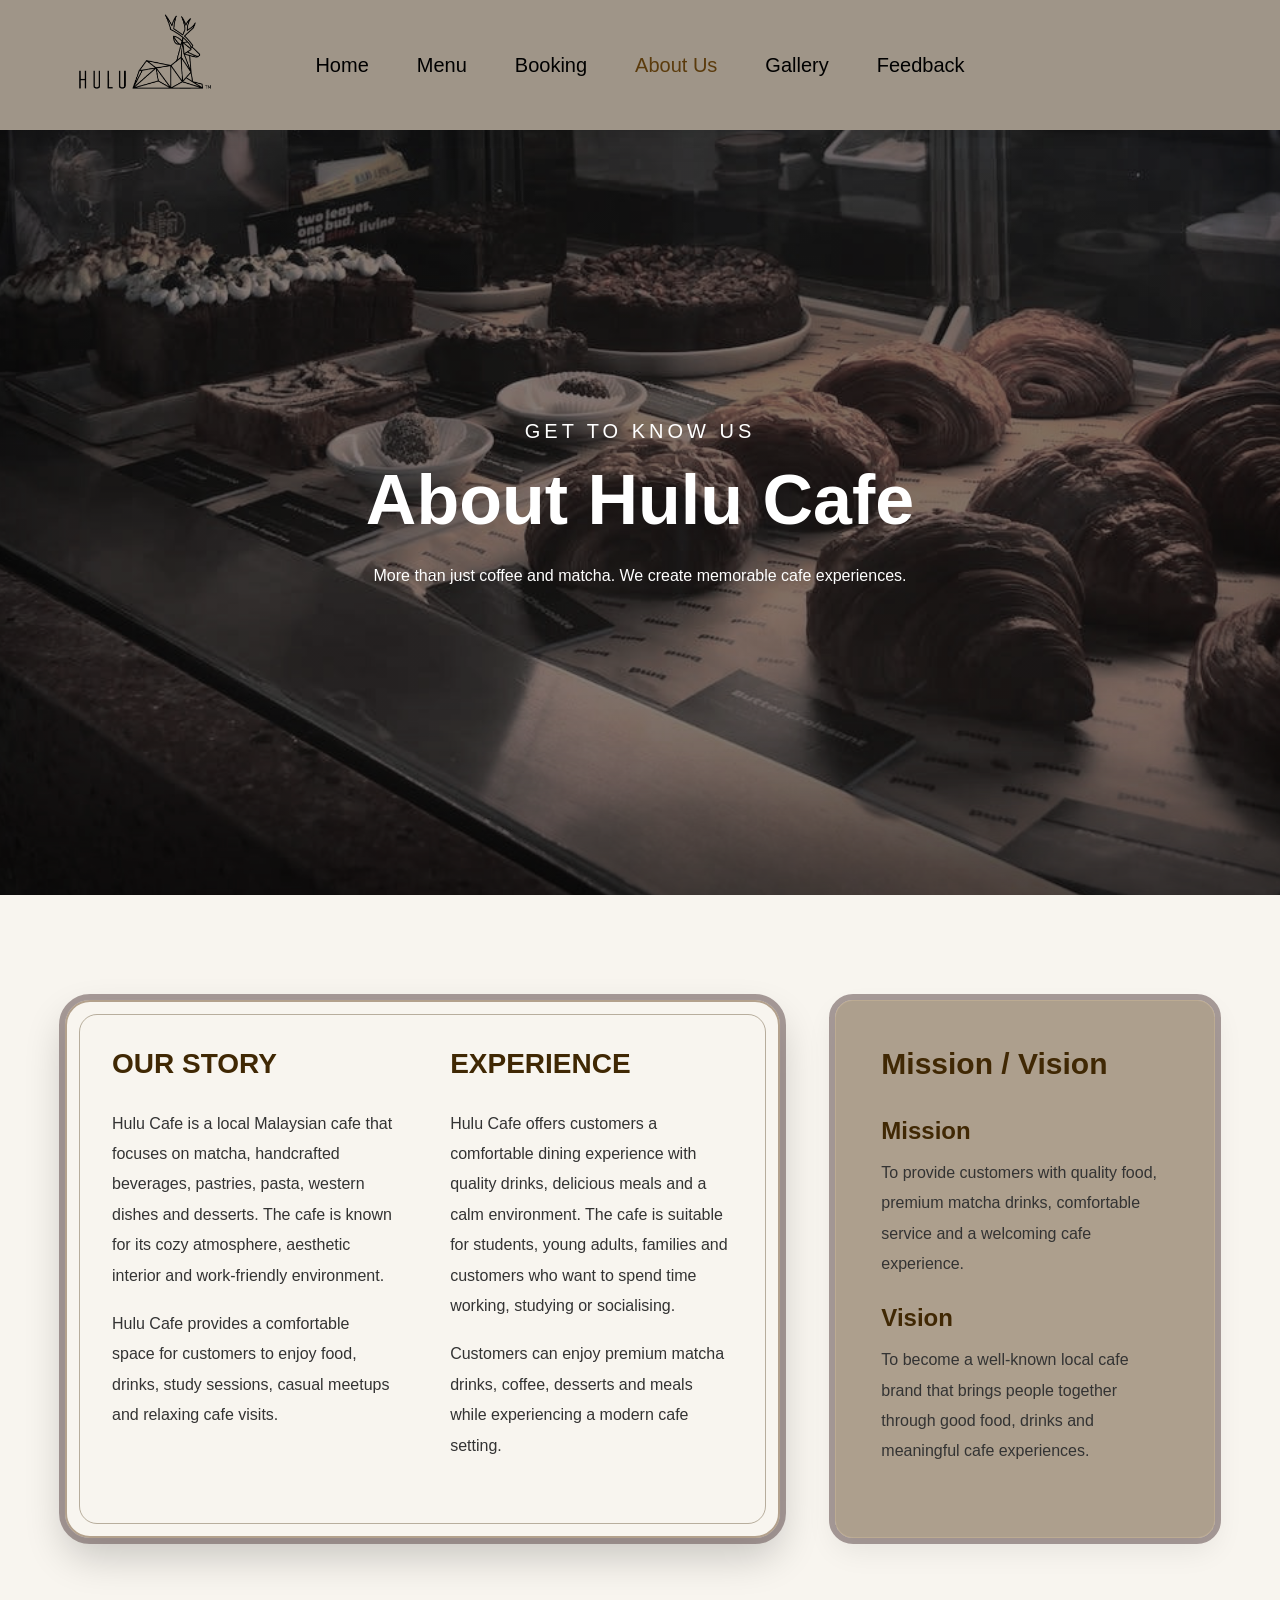
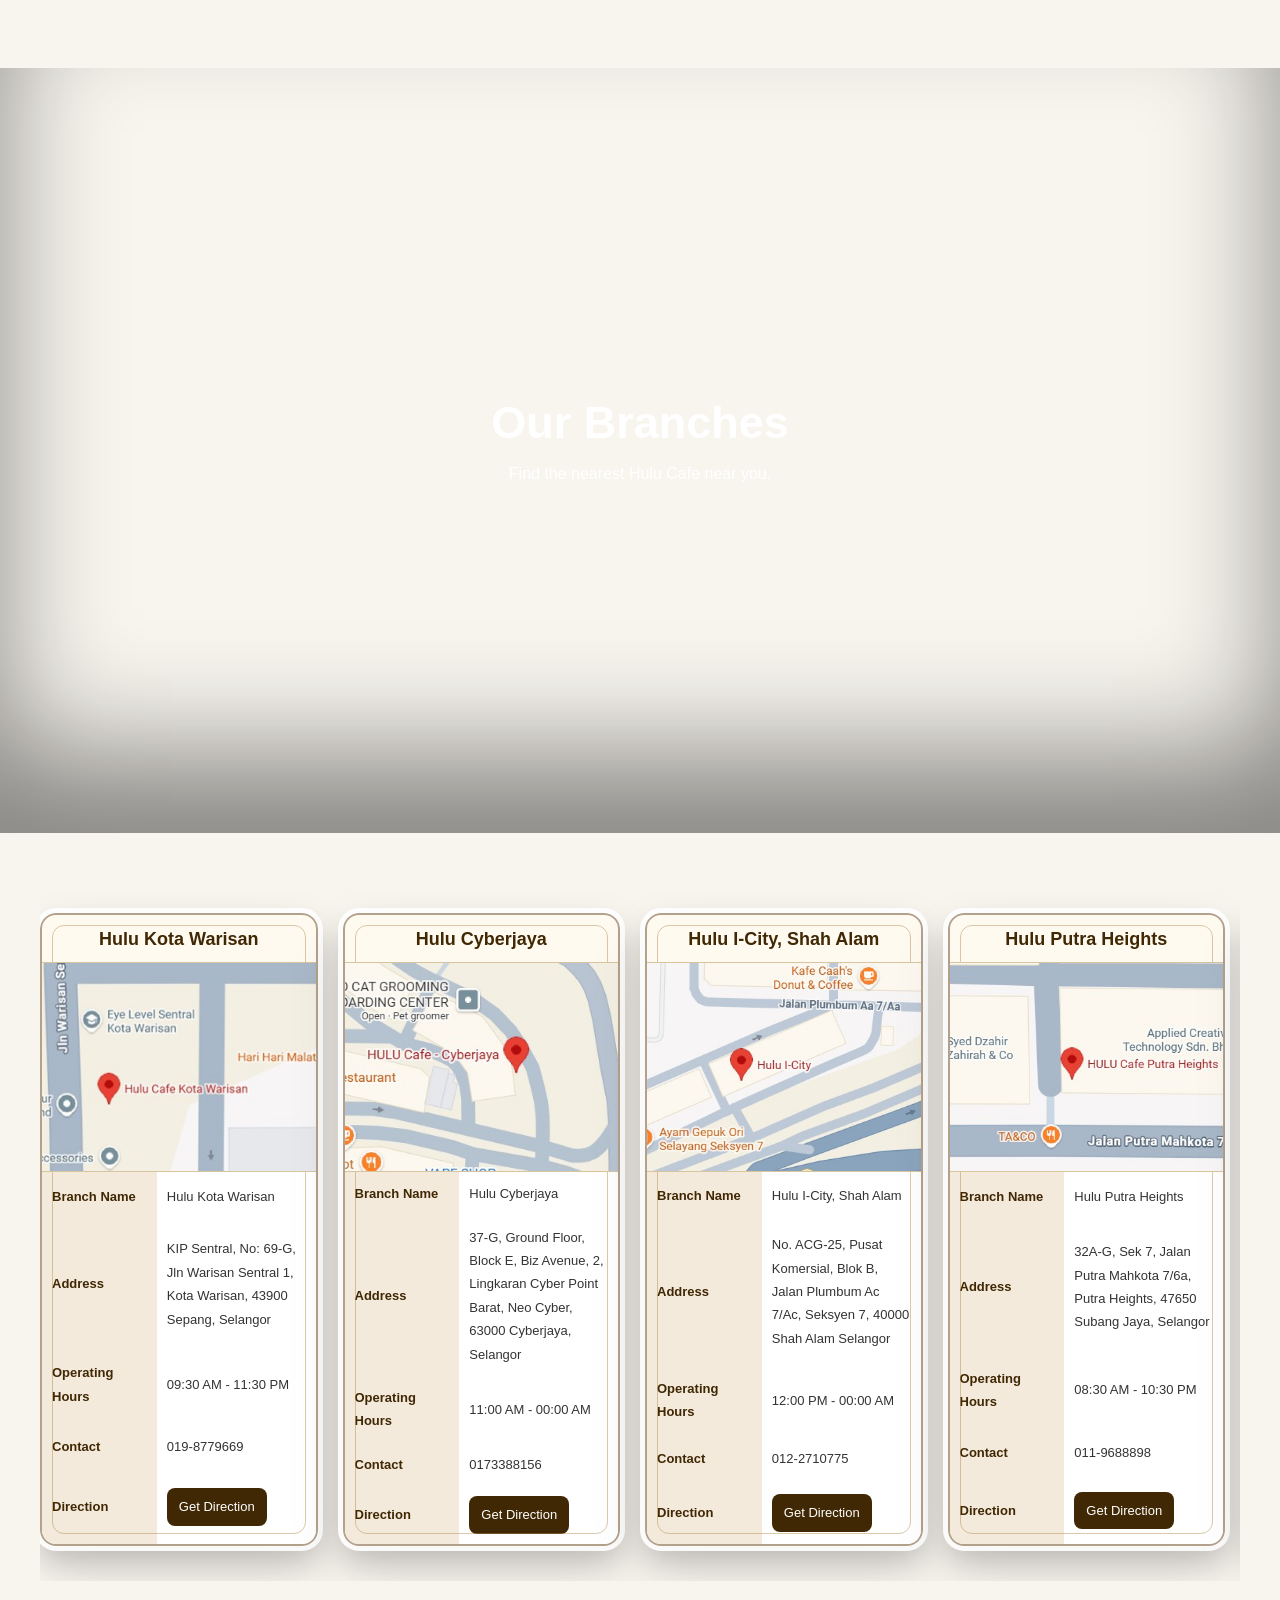
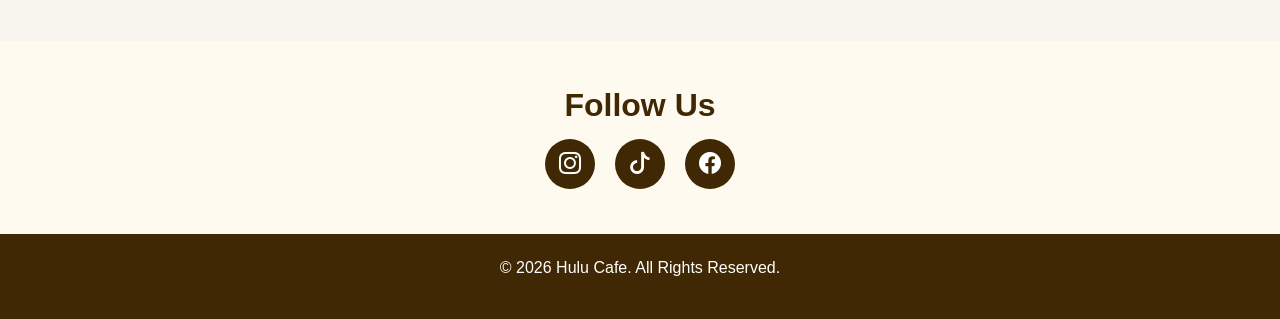
==== commit 3435d484: "done w index html and css" ====
--- a/about.html
+++ b/about.html
@@ -6,6 +6,7 @@
     <meta name="viewport" content="width=device-width, initial-scale=1.0">
     <title>About Us | Hulu Cafe</title>
     <!-- nanti letak logo dekat website tab -->
+    <link rel="icon" href="images/hulu-logo.webp" type="image/x-icon">
 
     <!-- Bootstrap CSS -->
     <link href="https://cdn.jsdelivr.net/npm/bootstrap@5.3.7/dist/css/bootstrap.min.css" rel="stylesheet">
--- a/css/about.css
+++ b/css/about.css
@@ -27,7 +27,7 @@
 
 /* NAVBAR */
 .navbar{
-    background:#51402a;
+    background:#9f9588;
     position:fixed;
     top:0;
     left:0;
@@ -53,7 +53,7 @@
 
 .nav-link:hover,
 .nav-link.active{
-    color:#aa9c89 !important;
+    color:#5b3b0c !important;
 }
 
 .navbar .container{
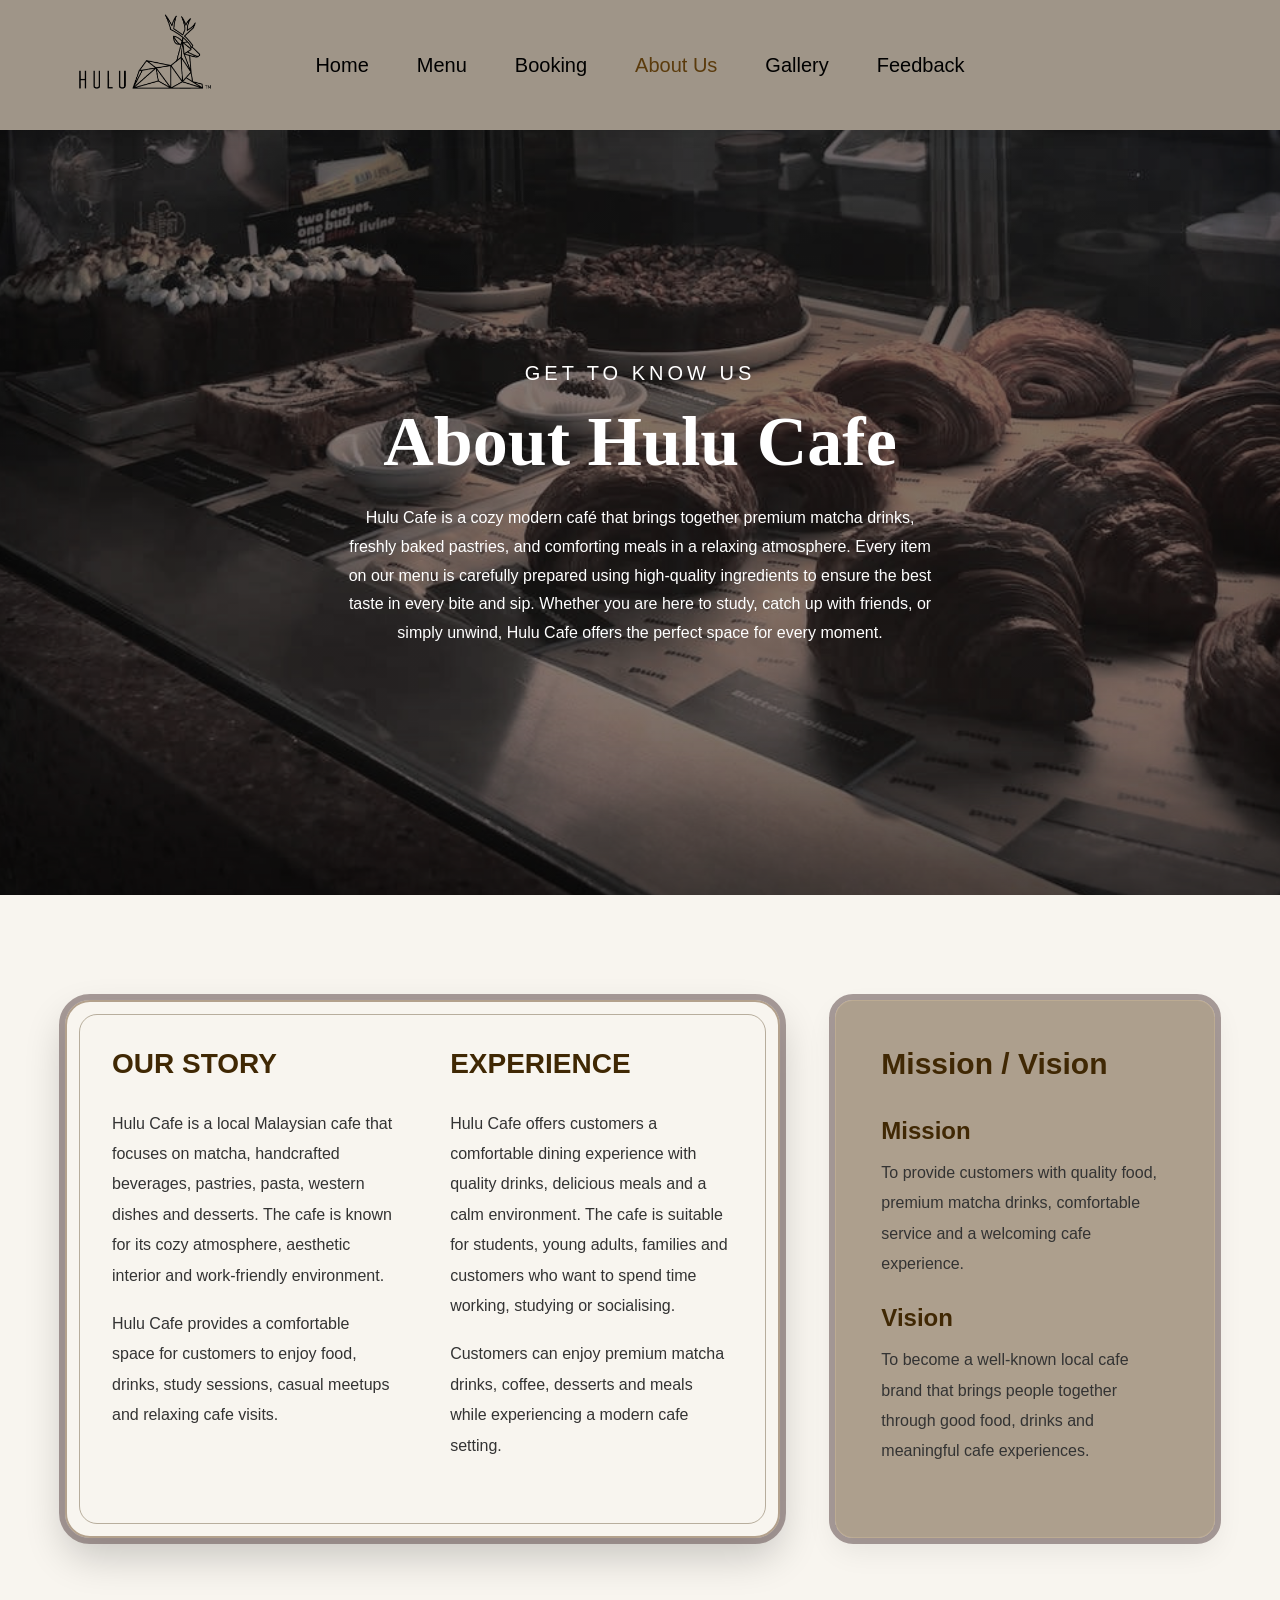
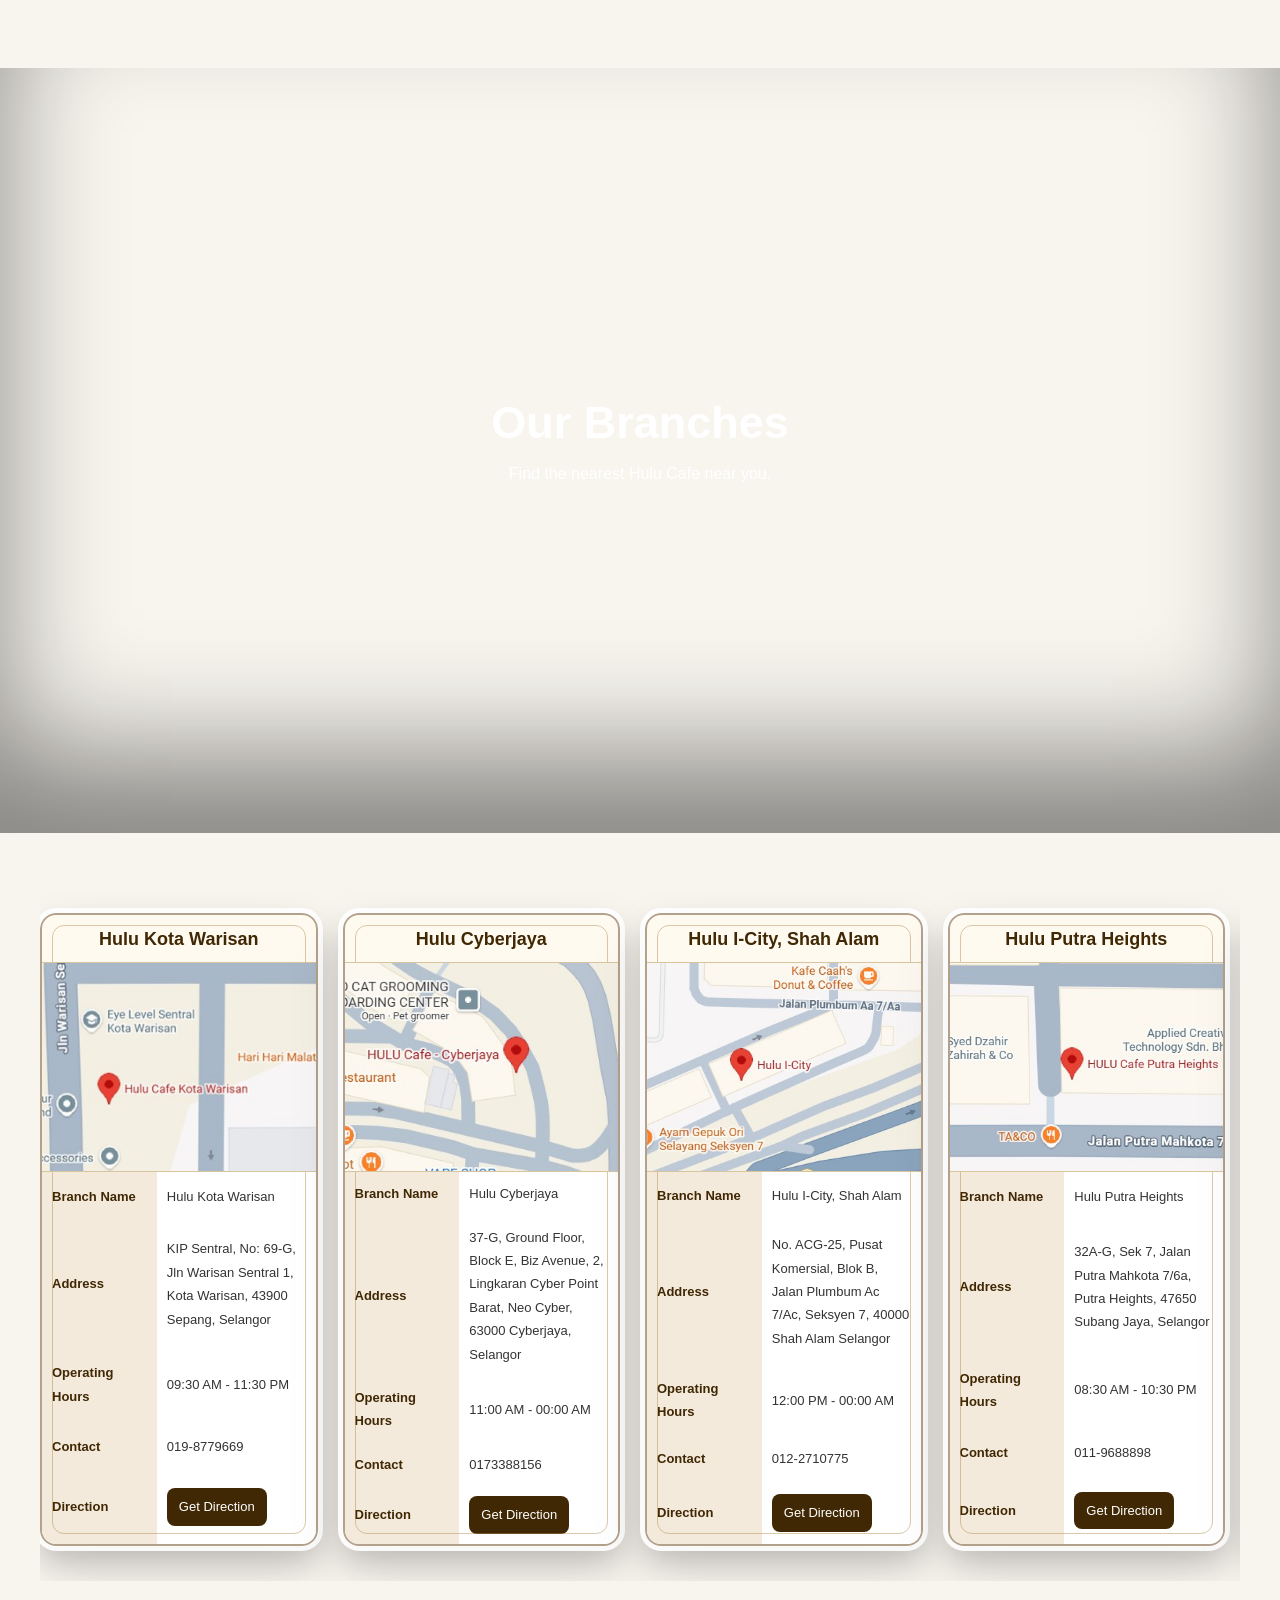
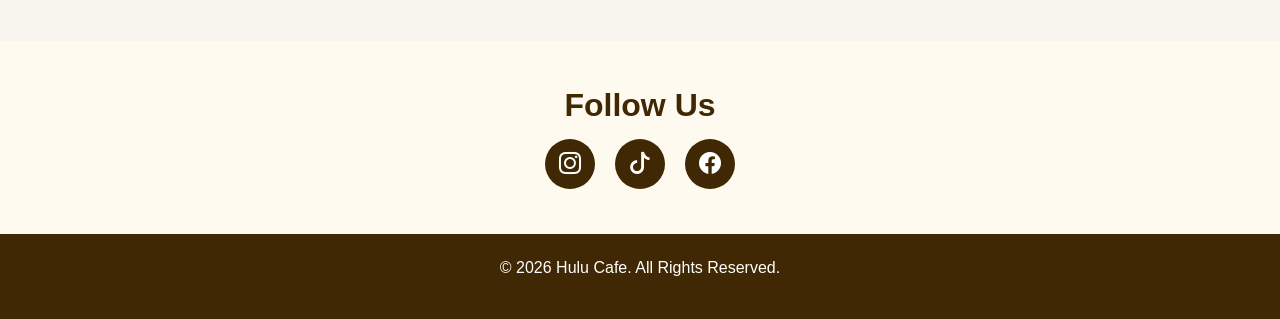
==== commit 611093bc: "done until gallery" ====
--- a/about.html
+++ b/about.html
@@ -76,8 +76,11 @@
     <div class="hero-overlay">
 
         <h5>GET TO KNOW US</h5>
-        <h1>About Hulu Cafe</h1>
-        <p>More than just coffee and matcha. We create memorable cafe experiences.</p>
+        <h1 id="about-hulu">About Hulu Cafe</h1>
+        <p>Hulu Cafe is a cozy modern café that brings together premium matcha drinks, freshly baked pastries, 
+            and comforting meals in a relaxing atmosphere. Every item on our menu is carefully prepared using 
+            high-quality ingredients to ensure the best taste in every bite and sip. Whether you are here to study, 
+            catch up with friends, or simply unwind, Hulu Cafe offers the perfect space for every moment.</p>
 
     </div>
 
--- a/css/about.css
+++ b/css/about.css
@@ -15,6 +15,11 @@
     color:#333;
     line-height:1.8;
     padding-top:130px;
+}
+
+#about-hulu{
+    font-family: "Playfair Display", serif;
+    font-weight: 700;
 }
 
 h1,h2,h3{
